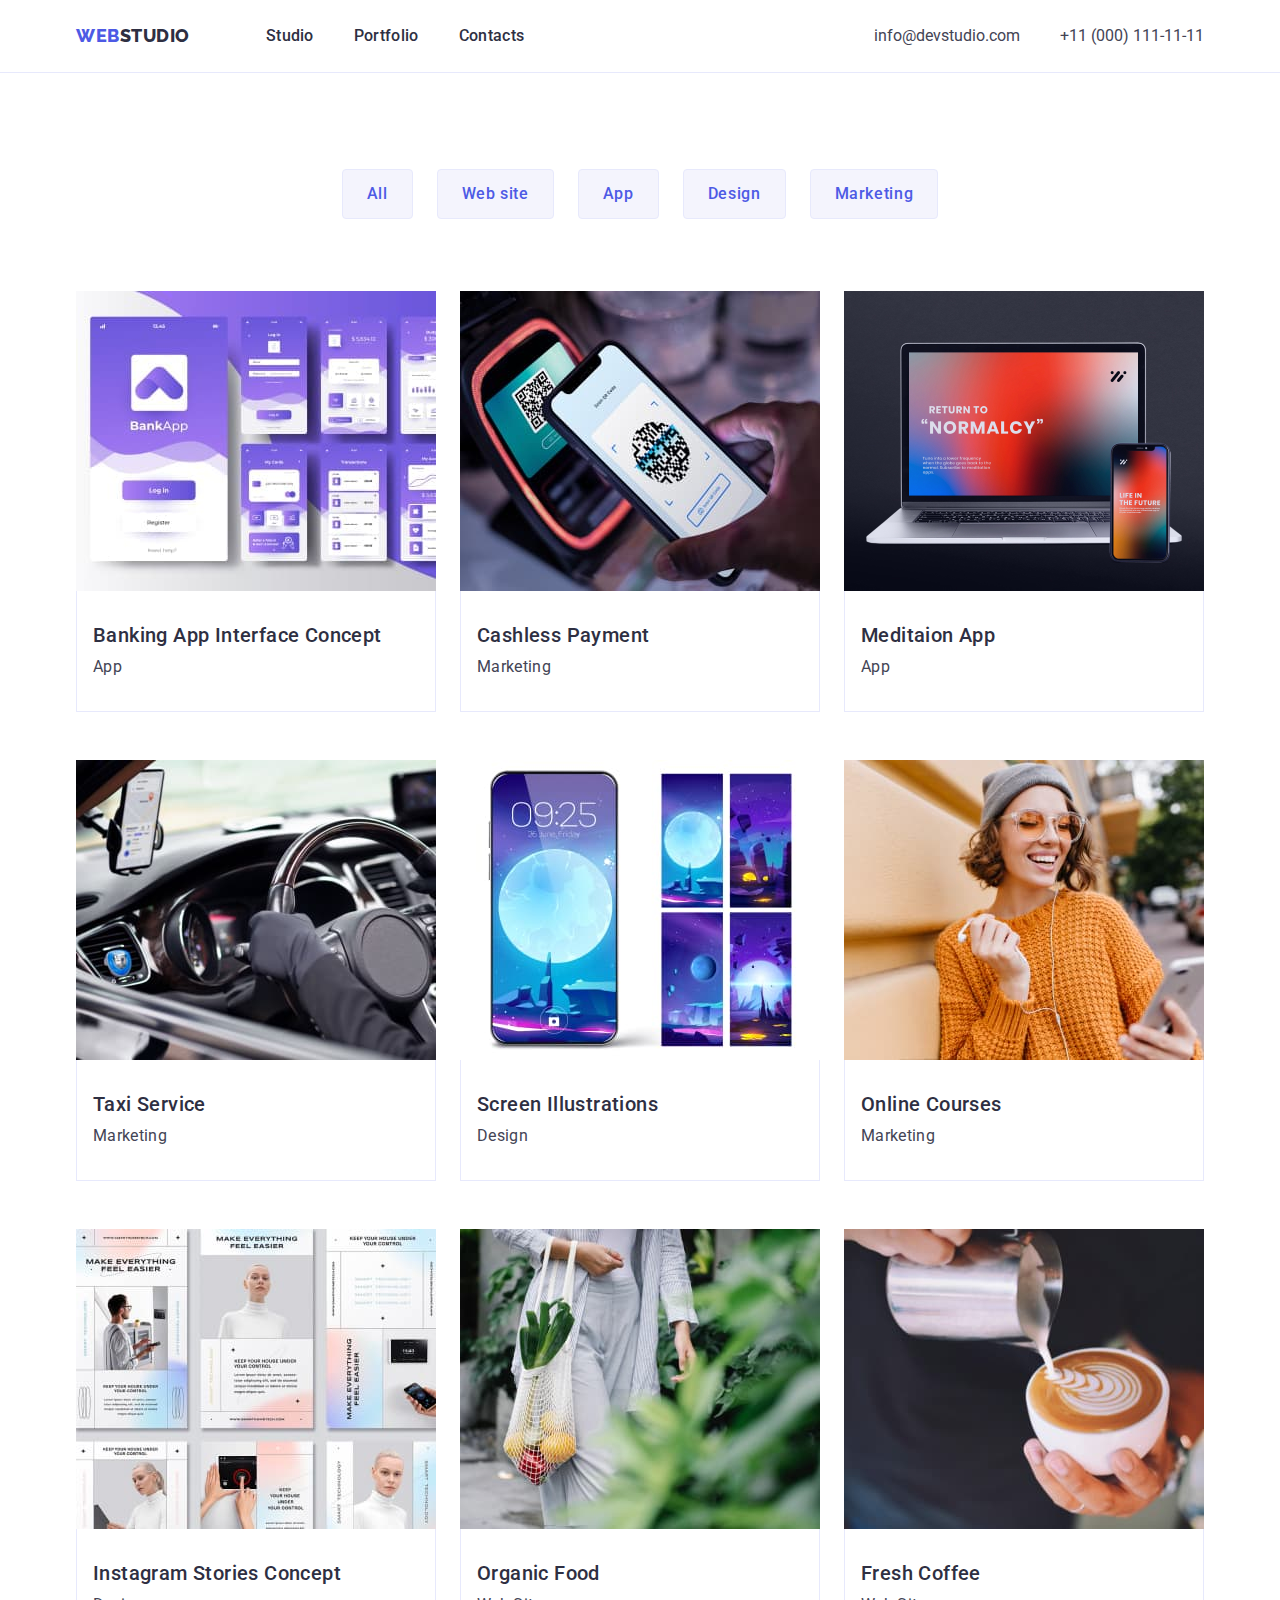
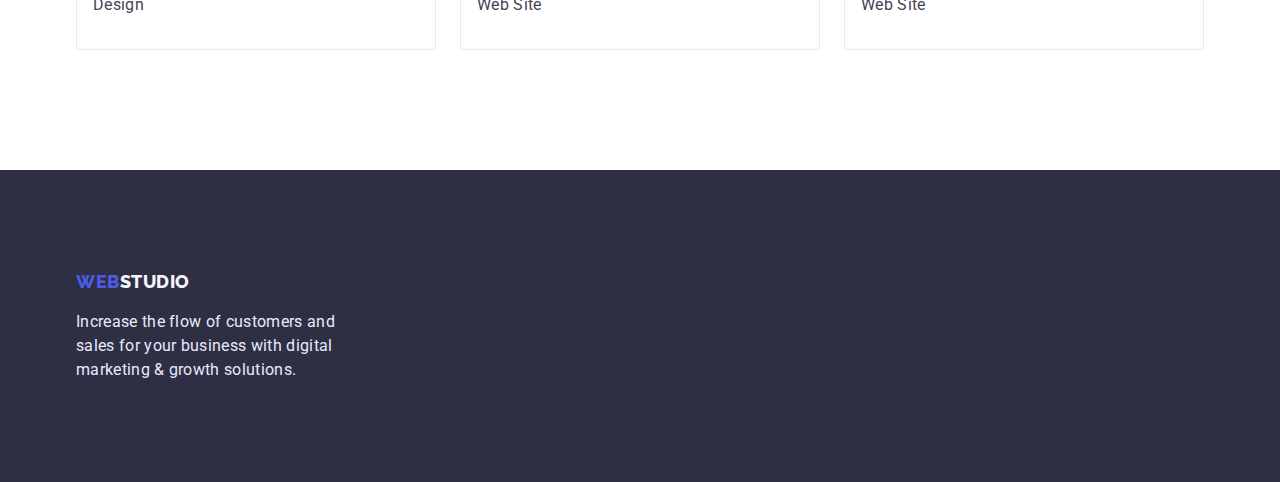
==== portfolio.html @ 215b1f39 "prev-work-files-added" ====
<!DOCTYPE html>
<html lang="en">
  <head>
    <meta charset="UTF-8" />
    <meta http-equiv="X-UA-Compatible" content="IE=edge" />
    <meta name="viewport" content="width=device-width, initial-scale=1.0" />
    <title>Portfolio</title>
    <link
    rel="stylesheet"
    href="https://cdnjs.cloudflare.com/ajax/libs/modern-normalize/1.0.0/modern-normalize.min.css"
  />
    <link rel="stylesheet" href="./css/styles.css" />
    <link rel="preconnect" href="https://fonts.googleapis.com" />
    <link rel="preconnect" href="https://fonts.gstatic.com" crossorigin />
    <link
      href="https://fonts.googleapis.com/css2?family=Raleway:wght@700&family=Roboto:wght@400;500;700;900&display=swap"
      rel="stylesheet"
    />
  </head>
  <body>
    <header class="portfolio-header">
      <div class="container">
      <div class="main-flex-container">  
      <nav class="nav-flex-usage">
        <a href="/" class="logo"
          ><span class="first-part-logo">Web</span>Studio</a
        >
        <ul class="header-list nav-pages">
          <li>
            <a href="index.html" class="link">Studio</a>
          </li>
          <li>
            <a href="./portfolio.html" class="link">Portfolio</a>
          </li>
          <li><a href="" class="link">Contacts</a></li>
        </ul>
      </nav>
      <address class="adress">
        <ul class="header-list adress-flex-usage">
          <li>
            <a href="mailto:info@devstudio.com" class="link-contacts"
              >info@devstudio.com</a
            >
          </li>
          <li>
            <a href="tel:+110001111111" class="link-contacts"
              >+11 (000) 111-11-11</a
            >
          </li>
        </ul>
      </address>
      </div></div>
    </header>
    <main>
      <section class="portfolio-section">
                <div class="container">
        <h1 class="visually-hidden">filter buttons</h1>
        <ul class="list-btn">
          <li>
            <button type="button" class="portfolio-btn">All</button>
          </li>
          <li>
            <button type="button" class="portfolio-btn">Web site</button>
          </li>
          <li>
            <button type="button" class="portfolio-btn">App</button>
          </li>
          <li>
            <button type="button" class="portfolio-btn">Design</button>
          </li>
          <li>
            <button type="button" class="portfolio-btn">Marketing</button>
          </li>
        </ul>
        <ul class="using-area">
          <li class="using-area-card">
            <img src=./images/portfolioimages/bankinginterface.jpg alt="Banking
            App Interface Concept picture" />
            <div class="using-area-card-text"><h2 class="third-priourity-title">Banking App Interface Concept</h2>
            <p class="feature-text-portfolio-card">App</p>
            </div>
          </li>

          <li class="using-area-card">
            <img src=./images/portfolioimages/cashlesspayment.jpg alt="Banking
            App Interface Concept picture"/>
            <div class="using-area-card-text"><h2 class="third-priourity-title">Cashless Payment</h2>
            <p class="feature-text-portfolio-card">Marketing</p>
          </div>
          </li>

          <li class="using-area-card">
            <img src=./images/portfolioimages/meditationapp.jpg alt="Banking App
            Interface Concept picture"/>
            <div class="using-area-card-text"><h2 class="third-priourity-title">Meditaion App</h2>
            <p class="feature-text-portfolio-card">App</p>
            </div>
          </li>

          <li class="using-area-card">
            <img src=./images/portfolioimages/taxiservice.jpg alt="Banking App
            Interface Concept picture"/>
            <div class="using-area-card-text"><h2 class="third-priourity-title">Taxi Service</h2>
            <p class="feature-text-portfolio-card">Marketing</p>
            </div>
          </li>

          <li class="using-area-card">
            <img src=./images/portfolioimages/screenillustration.jpg
            alt="Banking App Interface Concept picture"/>
            <div class="using-area-card-text"><h2 class="third-priourity-title">Screen Illustrations</h2>
            <p class="feature-text-portfolio-card">Design</p>
            </div>
          </li>

          <li class="using-area-card">
            <img src=./images/portfolioimages/onlinecourses.jpg alt="Banking App
            Interface Concept picture"/>
            <div class="using-area-card-text"><h2 class="third-priourity-title">Online Courses</h2>
            <p class="feature-text-portfolio-card">Marketing</p>
            </div>
          </li>

          <li class="using-area-card">
            <img src=./images/portfolioimages/instastories.jpg alt="Banking App
            Interface Concept picture"/>
            <div class="using-area-card-text"><h2 class="third-priourity-title">Instagram Stories Concept</h2>
            <p class="feature-text-portfolio-card">Design</p>
            </div>
          </li>

          <li class="using-area-card">
            <img src=./images/portfolioimages/organicfood.jpg alt="Banking App
            Interface Concept picture"/>
            <div class="using-area-card-text"><h2 class="third-priourity-title">Organic Food</h2>
            <p class="feature-text-portfolio-card">Web Site</p>
            </div>
          </li>
          <li class="using-area-card">
            <img src=./images/portfolioimages/freshcoffee.jpg alt="Banking App
            Interface Concept picture"/>
            <div class="using-area-card-text"><h2 class="third-priourity-title">Fresh Coffee</h2>
            <p class="feature-text-portfolio-card">Web Site</p>
            </div>
          </li>
        </ul>
      </div>
      </div>
            </section>
      <footer class="footer">
      <div class="container">
      <a href="/" class="footer-logo"
        ><span class="first-part-logo">Web</span
        ><span class="second-part-logo">Studio</span></a
      >
      <p class="footer-text">
        Increase the flow of customers and sales for your business with digital
        marketing & growth solutions.
      </p>
              </footer>
    </main>
  </body>
</html>
---- css/styles.css ----
/* CSS-variable */
:root {
  --main-text-color: #2e2f42;
  --main-background-color: #ffffff;
  --hero-section-color: #ffffff;
  --main-font-family: Roboto, sans-serif;
  --focus-color: #4d5ae5;
  --hover-color: #4d5ae5;
  --footer-background-color: #2e2f42;
  --footer-text-color: #e7e9fc;
  --btn-text-color: #ffffff;
  --btn-background-color: #4d5ae5;
  --btn-hover-background-color: #404bbf;
  --contacts-color: #434455;
  --link-color: #2e2f42;
  --logo-first-part-color: #4d5ae5;
  --logo-second-part-color: #f4f4fd;
  --team-section-bckgnd-color: #f4f4fd;
  --feature-text: #434455;
  --portfolio-btn-background-color: #f4f4fd;
  --portfolio-btn-text-color: #4d5ae5;
  --portfolio-btn-border-color: #e7e9fc;
  --hover-portfolio-btn-background-color: #404bbf;
  --focus-portfolio-btn-background-color: #404bbf;
  --hover-portfolio-btn-text-color: #ffffff;
  --focus-portfolio-btn-text-color: #ffffff;
  --card-border-color: #e7e9fc;
  --header-border-bottom: #e7e9fc;
  --t-member-card-background-color: #ffffff;
}

/* body main characters */
body {
  color: var(--main-text-color);
  background-color: var(--main-background-color);
  font-family: var(--main-font-family);
}

/* header */
.header {
  line-height: 1.5;
}

.header-list {
  list-style-type: none;
  padding-top: 24px;
  padding-bottom: 24px;
}
.logo {
  font-family: "Raleway", sans-serif;
  font-weight: 800;
  font-size: 18px;
  line-height: 1.33;
  color: var(--main-text-color);
  text-transform: uppercase;
  letter-spacing: 0.03em;
  text-decoration: none;
  padding-top: 24px;
  padding-bottom: 24px;
  margin-right: 76px;
}
.first-part-logo {
  color: var(--logo-first-part-color);
}
.tel {
  text-transform: uppercase;
}
.link {
  text-decoration: none;
  color: var(--link-color);
}
.link-contacts {
  text-decoration: none;
  color: var(--contacts-color);
}
.link:hover {
  color: var(--hover-color);
}
.link:focus {
  color: var(--focus-color);
}
.link-contacts:hover {
  color: var(--hover-color);
}

.link-contacts:focus {
  color: var(--focus-color);
}

.list {
  list-style-type: none;
}
.list-item-comp-features {
  flex-basis: calc((100% - 3 * 24px) / 4);
}
.list-item {
  flex-basis: calc((100% - 2 * 24px) / 3);
}
.list-worker {
  text-align: center;
}
.adress {
  font-style: normal;
  margin-left: auto;
}
.nav-flex-usage {
  display: flex;
  background-color: var(--main-background-color);
  font-size: 16px;
  font-weight: 500;
  line-height: 1.5;

  letter-spacing: 0.02em;
}
.nav-pages {
  display: flex;
  gap: 40px;
}
.main-flex-container {
  display: flex;
}
.adress-flex-usage {
  display: flex;
  gap: 40px;
}
/* hero section */
.visually-hidden {
  position: absolute;
  white-space: nowrap;
  width: 1px;
  height: 1px;
  overflow: hidden;
  border: 0;
  padding: 0;
  clip: rect(0 0 0 0);
  clip-path: inset(50%);
  margin: -1px;
}
.hero {
  color: var(--hero-section-color);
  background-color: var(--footer-background-color);

  padding-top: 188px;
  padding-bottom: 188px;
  text-align: center;
}
.hero-title {
  max-width: 494px;
  margin: 0 auto;
  margin-bottom: 48px;
  font-size: 56px;
  line-height: 1.07;
}

.button {
  border: none;
  padding: 16px 32px;

  background: var(--btn-background-color);
  color: var(--btn-text-color);

  font-family: "Roboto", sans-serif;
  font-weight: 500;
  font-size: 16px;
  line-height: 1.5;
  letter-spacing: 0.04em;
  cursor: pointer;
}
.button:hover {
  background-color: var(--btn-hover-background-color);
}
.button:focus {
  background-color: var(--btn-hover-background-color);
}
/* second section */
.second-priourity-title {
  font-weight: 700;
  font-size: 36px;
  line-height: 1.11;
  text-align: center;
  letter-spacing: 0.02em;
  text-transform: capitalize;
  margin-bottom: 72px;
}
.third-priourity-title {
  font-weight: 500;
  font-size: 20px;
  line-height: 1.2;
  letter-spacing: 0.02em;
}
.team-section-background-color {
  background-color: var(--team-section-bckgnd-color);
}
.feature-text {
  color: var(--feature-text);
  font-size: 16px;
  line-height: 1.5;
  letter-spacing: 0.02em;
  margin-top: 16px;
}
/* footer */
.footer {
  background-color: var(--footer-background-color);
  color: var(--footer-text-color);
  padding-top: 100px;
  padding-bottom: 100px;
}
.footer-logo {
  font-family: "Raleway", sans-serif;
  font-weight: 800;
  font-size: 18px;
  line-height: 1.33;
  color: var(--main-text-color);
  text-transform: uppercase;
  letter-spacing: 0.03em;
  text-decoration: none;

  margin-right: 76px;
}
.footer-text {
  margin-top: 16px;
  width: 264px;
  line-height: 1.5;
  letter-spacing: 0.02em;
}

.second-part-logo {
  color: var(--logo-second-part-color);
}
.pb-section {
  padding-bottom: 120px;
}

/* -----------------------page-portfolio--------------------- */
.portfolio-header {
  border-bottom: 1px solid VAR(--header-border-bottom);
  line-height: 1.5;
}
.portfolio-section {
  padding-bottom: 120px;
  padding-top: 96px;
}
.portfolio-btn {
  background: var(--portfolio-btn-background-color);
  color: var(--portfolio-btn-text-color);

  font-family: "Roboto", sans-serif;
  font-weight: 500;
  font-size: 16px;
  line-height: 1.5;
  letter-spacing: 0.04em;
  cursor: pointer;
  align-items: center;
  padding: 12px 24px;
  border: 1px solid var(--portfolio-btn-border-color);
  border-radius: 4px;
}
.portfolio-btn:hover {
  background: var(--hover-portfolio-btn-background-color);
  color: var(--hover-portfolio-btn-text-color);
  box-shadow: 0px 2px 2px 0px #0000001f;

  box-shadow: 0px 2px 1px 0px #00000014;

  box-shadow: 0px 3px 1px 0px #0000001a;
}
.portfolio-btn:focus {
  background: var(--focus-portfolio-btn-background-color);
  color: var(--focus-portfolio-btn-text-color);
}

/* geometry, placing on the list */
h1,
h2,
h3,
h4,
p,
ul {
  margin: 0;
}
ul {
  padding-left: 0;
}
.container {
  margin-left: auto;
  margin-right: auto;
  padding: 0 15px;
  width: 1158px;
}
.section {
  padding-top: 120px;
  padding-bottom: 120px;
}
.stdrt-flex-usage {
  display: flex;
  gap: 24px;
}
.feature-item {
}
.feature-flex {
  display: flex;
  gap: 24px;
}

.t-member-card {
  background: var(--t-member-card-background-color);
  box-shadow: 0px 1px 6px rgba(46, 47, 66, 0.08),
    0px 1px 1px rgba(46, 47, 66, 0.16), 0px 2px 1px rgba(46, 47, 66, 0.08);
  border-radius: 0px 0px 4px 4px;
  border: 1px solid var(--card-border-color);
  flex-basis: calc((100% - 24px * 3) / 4);
}
img {
  display: block;
  max-width: 100%;
  height: auto;
}
.worker-title-text {
  padding-top: 32px;
  padding-bottom: 32px;
}
.worker-title {
  font-weight: 500;
  font-size: 20px;
  line-height: 1.2;
  letter-spacing: 0.02em;
}

.worker-feature-text {
  margin-top: 8px;
}

/* main index section placing */

/* portfolio placing */
.list-btn {
  list-style-type: none;
  display: flex;
  gap: 24px;
  justify-content: center;
  align-items: center;
  margin-bottom: 72px;
}
.using-area {
  list-style-type: none;
  display: flex;
  flex-wrap: wrap;
  column-gap: 24px;
  row-gap: 48px;
}

.using-area-card-text {
  border-left: 1px solid var(--card-border-color);
  border-right: 1px solid var(--card-border-color);
  border-bottom: 1px solid var(--card-border-color);
  padding-left: 16px;
  padding-top: 32px;
  padding-bottom: 32px;
}
.using-area-card {
  flex-basis: calc((100% - 2 * 24px) / 3);
}
.feature-text-portfolio-card {
  color: var(--feature-text);
  font-size: 16px;
  line-height: 1.5;
  letter-spacing: 0.02em;
  margin-top: 8px;
}
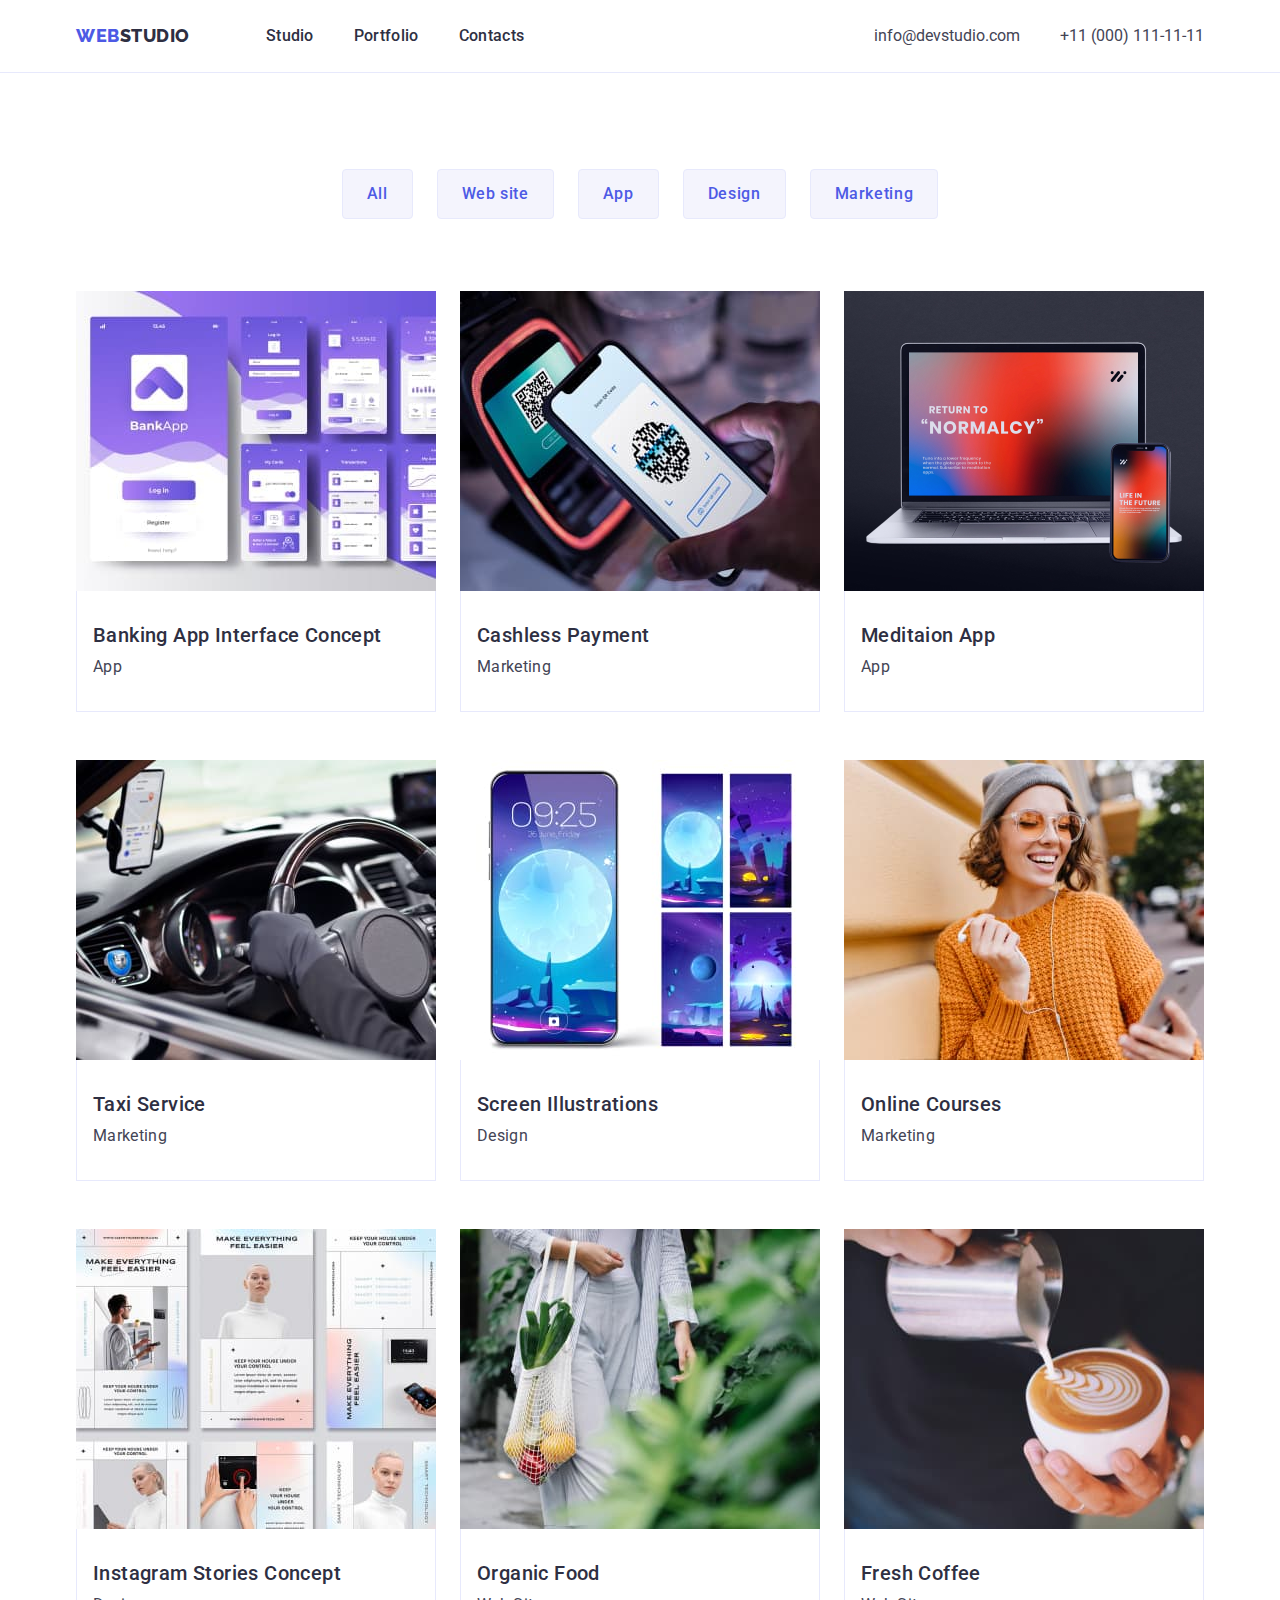
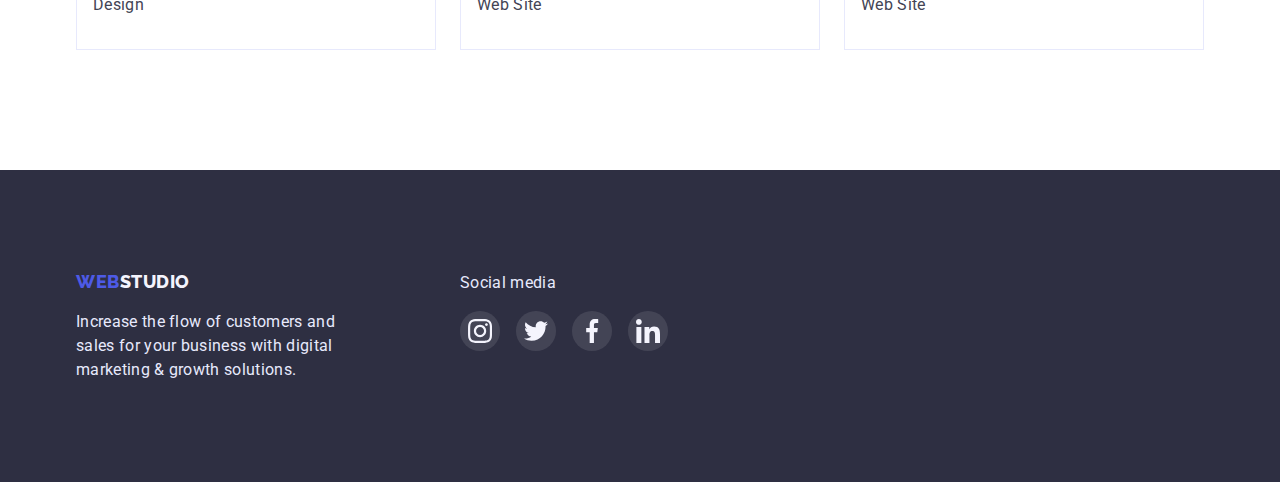
==== commit 72e7ad31: "main-elements-added" ====
--- a/portfolio.html
+++ b/portfolio.html
@@ -73,91 +73,139 @@
           </li>
         </ul>
         <ul class="using-area">
-          <li class="using-area-card">
-            <img src=./images/portfolioimages/bankinginterface.jpg alt="Banking
+          <li>
+            <div class="using-area-card"><a href="/" class="link-card"><img src=./images/portfolioimages/bankinginterface.jpg alt="Banking
             App Interface Concept picture" />
             <div class="using-area-card-text"><h2 class="third-priourity-title">Banking App Interface Concept</h2>
             <p class="feature-text-portfolio-card">App</p>
             </div>
-          </li>
-
-          <li class="using-area-card">
-            <img src=./images/portfolioimages/cashlesspayment.jpg alt="Banking
+            </a></div>
+          </li>
+
+          <li>
+            <div class="using-area-card"><a href="/" class="link-card"><img src=./images/portfolioimages/cashlesspayment.jpg alt="Banking
             App Interface Concept picture"/>
             <div class="using-area-card-text"><h2 class="third-priourity-title">Cashless Payment</h2>
             <p class="feature-text-portfolio-card">Marketing</p>
           </div>
-          </li>
-
-          <li class="using-area-card">
-            <img src=./images/portfolioimages/meditationapp.jpg alt="Banking App
+                  </a>
+          </div>
+          </li>
+
+          <li>
+            <div class="using-area-card"><a href="/" class="link-card"><img src=./images/portfolioimages/meditationapp.jpg alt="Banking App
             Interface Concept picture"/>
             <div class="using-area-card-text"><h2 class="third-priourity-title">Meditaion App</h2>
             <p class="feature-text-portfolio-card">App</p>
             </div>
-          </li>
-
-          <li class="using-area-card">
-            <img src=./images/portfolioimages/taxiservice.jpg alt="Banking App
+          
+            </a>
+            </div>
+          </li>
+
+          <li>
+            <div class="using-area-card"><a href="/" class="link-card"><img src=./images/portfolioimages/taxiservice.jpg alt="Banking App
             Interface Concept picture"/>
             <div class="using-area-card-text"><h2 class="third-priourity-title">Taxi Service</h2>
             <p class="feature-text-portfolio-card">Marketing</p>
             </div>
-          </li>
-
-          <li class="using-area-card">
-            <img src=./images/portfolioimages/screenillustration.jpg
+            </a>
+            </div>
+          </li>
+
+          <li>
+           <div class="using-area-card"><a href="/" class="link-card"><img src=./images/portfolioimages/screenillustration.jpg
             alt="Banking App Interface Concept picture"/>
             <div class="using-area-card-text"><h2 class="third-priourity-title">Screen Illustrations</h2>
             <p class="feature-text-portfolio-card">Design</p>
             </div>
-          </li>
-
-          <li class="using-area-card">
-            <img src=./images/portfolioimages/onlinecourses.jpg alt="Banking App
+            </a>
+           </div>
+          </li>
+
+          <li>
+            <div class="using-area-card"><a href="/" class="link-card"><img src=./images/portfolioimages/onlinecourses.jpg alt="Banking App
             Interface Concept picture"/>
             <div class="using-area-card-text"><h2 class="third-priourity-title">Online Courses</h2>
             <p class="feature-text-portfolio-card">Marketing</p>
             </div>
-          </li>
-
-          <li class="using-area-card">
-            <img src=./images/portfolioimages/instastories.jpg alt="Banking App
+            </a>
+            </div>
+          </li>
+
+          <li>
+            <div class="using-area-card"><a href="/" class="link-card"><img src=./images/portfolioimages/instastories.jpg alt="Banking App
             Interface Concept picture"/>
             <div class="using-area-card-text"><h2 class="third-priourity-title">Instagram Stories Concept</h2>
             <p class="feature-text-portfolio-card">Design</p>
             </div>
-          </li>
-
-          <li class="using-area-card">
-            <img src=./images/portfolioimages/organicfood.jpg alt="Banking App
+            </a>
+            </div>
+          </li>
+
+          <li>
+            <div class="using-area-card"><a href="/" class="link-card"><img src=./images/portfolioimages/organicfood.jpg alt="Banking App
             Interface Concept picture"/>
             <div class="using-area-card-text"><h2 class="third-priourity-title">Organic Food</h2>
             <p class="feature-text-portfolio-card">Web Site</p>
             </div>
-          </li>
-          <li class="using-area-card">
-            <img src=./images/portfolioimages/freshcoffee.jpg alt="Banking App
+            </a>
+            </div>
+          </li>
+
+          <li>
+            <div class="using-area-card"><a href="/" class="link-card"><img src=./images/portfolioimages/freshcoffee.jpg alt="Banking App
             Interface Concept picture"/>
             <div class="using-area-card-text"><h2 class="third-priourity-title">Fresh Coffee</h2>
             <p class="feature-text-portfolio-card">Web Site</p>
             </div>
+            </a>
+            </div>
           </li>
         </ul>
       </div>
       </div>
             </section>
-      <footer class="footer">
+<footer class="footer">
       <div class="container">
-      <a href="/" class="footer-logo"
+      <div class="footer-wrap">
+      <div><a href="/" class="footer-logo"
         ><span class="first-part-logo">Web</span
         ><span class="second-part-logo">Studio</span></a
       >
-      <p class="footer-text">
+      <p class="footer-text first-part-footer-text">
         Increase the flow of customers and sales for your business with digital
         marketing & growth solutions.
       </p>
-              </footer>
+      </div>
+      <div><p class="footer-text">Social media</p>
+        <ul class="list footer-social-links">
+            <li class="footer-social-links-item">
+              <a class="footer-social-link" href="/">
+                <svg class="footer-social-list-icon"><use href="./images/icons/sprite.svg#instagram"></use></svg>
+              </a>
+              </li>
+            
+              <li class="footer-social-links-item">
+              <a class="footer-social-link" href="/">
+                <svg class="footer-social-list-icon"><use href="./images/icons/sprite.svg#twitter"></use></svg>
+              </a>
+              </li>
+            <li class="footer-social-links-item">
+              <a class="footer-social-link" href="/">
+                <svg class="footer-social-list-icon"><use href="./images/icons/sprite.svg#facebook"></use></svg>
+              </a>
+              </li>
+            <li class="footer-social-links-item">
+              <a class="footer-social-link" href="/">
+                <svg class="footer-social-list-icon"><use href="./images/icons/sprite.svg#linkedin"></use></svg>
+              </a>
+              </li>
+          </ul>  
+      </div>
+    </div>
+      </div>
+        </footer>
     </main>
   </body>
 </html>
--- a/css/styles.css
+++ b/css/styles.css
@@ -27,6 +27,8 @@
   --card-border-color: #e7e9fc;
   --header-border-bottom: #e7e9fc;
   --t-member-card-background-color: #ffffff;
+  --bg-gradient: linear-gradient(rgba(46, 47, 66, 0.7), rgba(46, 47, 66, 0.7));
+  --bg-comp-features-color: #f4f4fd;
 }
 
 /* body main characters */
@@ -93,6 +95,21 @@
 .list-item-comp-features {
   flex-basis: calc((100% - 3 * 24px) / 4);
 }
+.bg-comp-features {
+  height: 112px;
+  width: 264px;
+  background-color: var(--bg-comp-features-color);
+  border-radius: 4px;
+  display: flex;
+  justify-content: center;
+  align-items: center;
+  margin-bottom: 8px;
+}
+.comp-features-icon {
+  width: 60px;
+  height: 64px;
+}
+
 .list-item {
   flex-basis: calc((100% - 2 * 24px) / 3);
 }
@@ -139,10 +156,14 @@
 .hero {
   color: var(--hero-section-color);
   background-color: var(--footer-background-color);
+  background-image: var(--bg-gradient), url(../images/bg.jpg);
 
   padding-top: 188px;
   padding-bottom: 188px;
   text-align: center;
+  background-size: 1440px, cover;
+  background-position: top right, center;
+  background-repeat: repeat-x, no-repeat;
 }
 .hero-title {
   max-width: 494px;
@@ -197,6 +218,58 @@
   line-height: 1.5;
   letter-spacing: 0.02em;
   margin-top: 16px;
+}
+.social-links {
+  display: flex;
+  gap: 24px;
+  justify-content: center;
+  margin-top: 8px;
+}
+.social-links-item {
+  background: #4d5ae5;
+  border-radius: 50%;
+  width: 40px;
+  height: 40px;
+}
+.social-links-item:is(:hover, :focus) {
+  background-color: #404bbf;
+}
+.social-link {
+  text-decoration: none;
+  width: 100%;
+  height: 100%;
+  display: flex;
+  align-items: center;
+  justify-content: center;
+}
+.social-list-icon {
+  width: 16px;
+  height: 16px;
+  color: #ffffff;
+}
+.client-list {
+  display: flex;
+  justify-content: center;
+  gap: 24px;
+}
+.client-item {
+  height: 88px;
+  width: 168px;
+  border: 1px solid #8e8f99;
+  border-radius: 4px;
+}
+.client-link {
+  text-decoration: none;
+  width: 100%;
+  height: 100%;
+  display: flex;
+  align-items: center;
+  justify-content: center;
+}
+.client-logo {
+  width: 104px;
+  height: 56px;
+  color: #8e8f99;
 }
 /* footer */
 .footer {
@@ -218,12 +291,47 @@
   margin-right: 76px;
 }
 .footer-text {
+  line-height: 1.5;
+  letter-spacing: 0.02em;
+}
+.first-part-footer-text {
   margin-top: 16px;
   width: 264px;
-  line-height: 1.5;
-  letter-spacing: 0.02em;
-}
-
+}
+.footer-social-links {
+  display: flex;
+  gap: 16px;
+  justify-content: center;
+  margin-top: 16px;
+}
+.footer-social-links-item {
+  background: linear-gradient(
+    rgba(255, 255, 255, 0.1),
+    rgba(255, 255, 255, 0.1)
+  );
+  border-radius: 50%;
+  width: 40px;
+  height: 40px;
+}
+
+.footer-social-link {
+  text-decoration: none;
+  width: 100%;
+  height: 100%;
+  display: flex;
+  align-items: center;
+  justify-content: center;
+}
+.footer-social-list-icon {
+  width: 24px;
+  height: 24px;
+  color: #f4f4fd;
+}
+.footer-wrap {
+  display: flex;
+  gap: 120px;
+  align-items: baseline;
+}
 .second-part-logo {
   color: var(--logo-second-part-color);
 }
@@ -367,3 +475,10 @@
   letter-spacing: 0.02em;
   margin-top: 8px;
 }
+.using-area-card:is(:hover, :focus) {
+  box-shadow: 0px 1px 6px rgba(46, 47, 66, 0.08);
+}
+.link-card {
+  text-decoration: none;
+  color: inherit;
+}
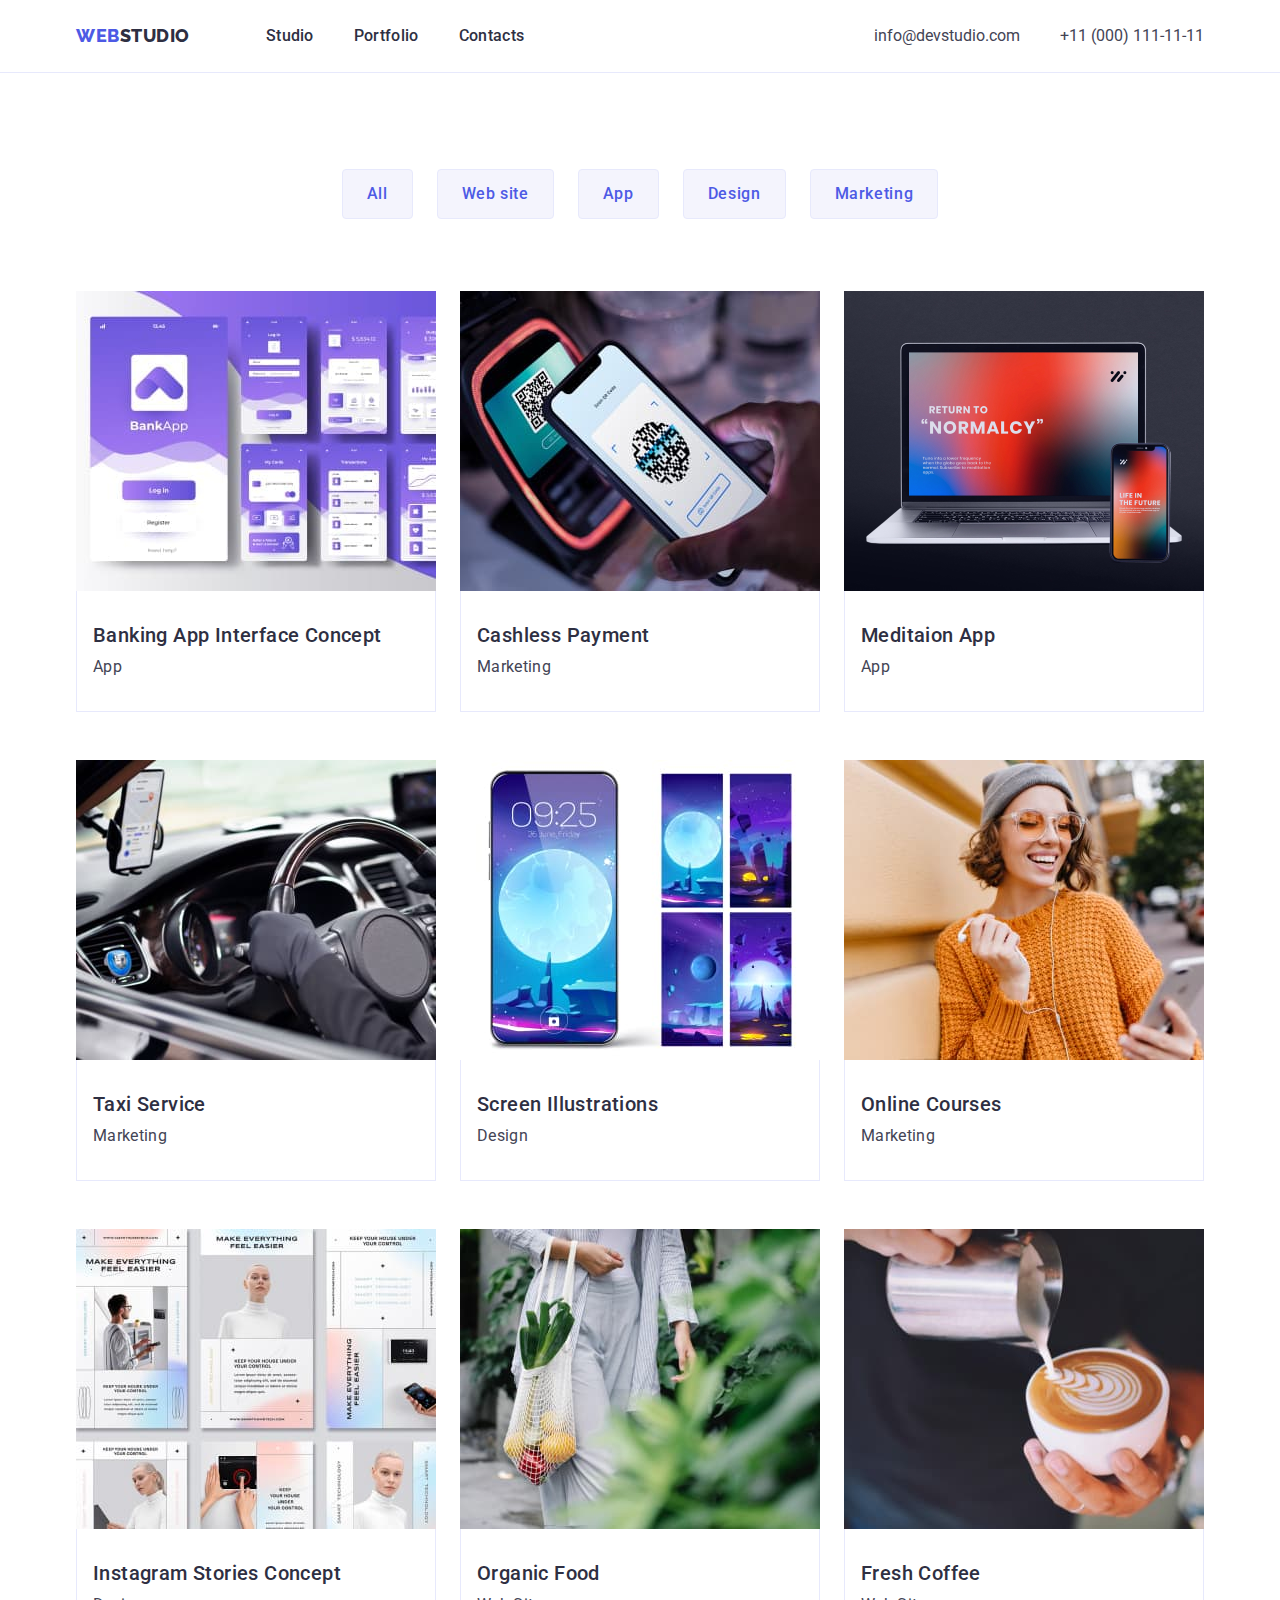
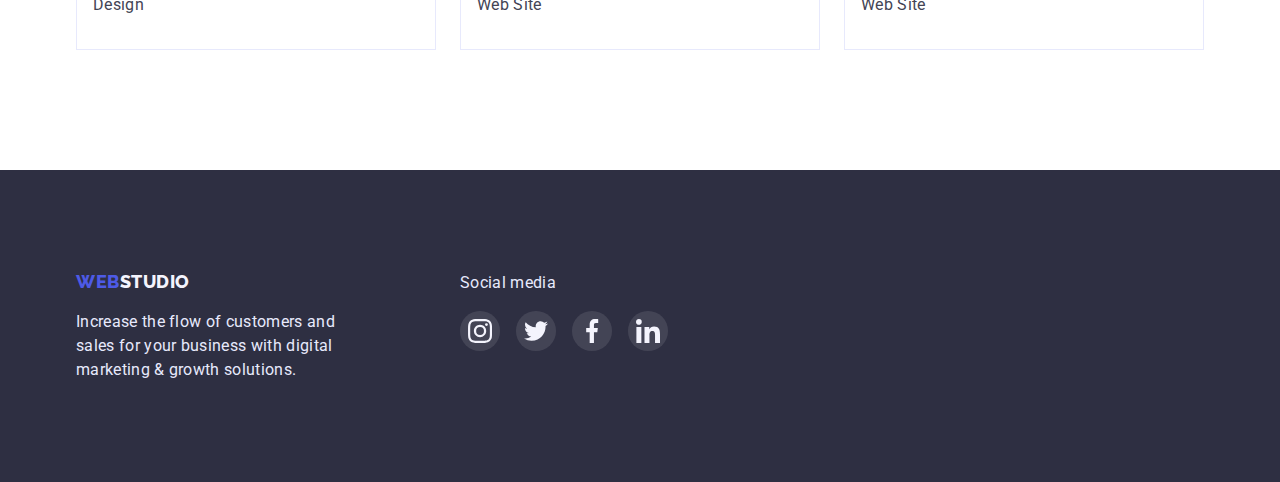
==== commit 6c0e25d5: "fixed-1" ====
--- a/portfolio.html
+++ b/portfolio.html
@@ -73,94 +73,85 @@
           </li>
         </ul>
         <ul class="using-area">
-          <li>
-            <div class="using-area-card"><a href="/" class="link-card"><img src=./images/portfolioimages/bankinginterface.jpg alt="Banking
+          <li class="using-area-card">
+            <a href="/" class="link-card"><img src=./images/portfolioimages/bankinginterface.jpg alt="Banking
             App Interface Concept picture" />
             <div class="using-area-card-text"><h2 class="third-priourity-title">Banking App Interface Concept</h2>
             <p class="feature-text-portfolio-card">App</p>
             </div>
-            </a></div>
-          </li>
-
-          <li>
-            <div class="using-area-card"><a href="/" class="link-card"><img src=./images/portfolioimages/cashlesspayment.jpg alt="Banking
+            </a>
+          </li>
+
+          <li class="using-area-card">
+            <a class="link-card" href="/"><img src=./images/portfolioimages/cashlesspayment.jpg alt="Banking
             App Interface Concept picture"/>
             <div class="using-area-card-text"><h2 class="third-priourity-title">Cashless Payment</h2>
             <p class="feature-text-portfolio-card">Marketing</p>
-          </div>
-                  </a>
-          </div>
-          </li>
-
-          <li>
-            <div class="using-area-card"><a href="/" class="link-card"><img src=./images/portfolioimages/meditationapp.jpg alt="Banking App
+            </div>
+            </a>
+          </li>
+
+          <li class="using-area-card">
+            <a href="/" class="link-card"><img src=./images/portfolioimages/meditationapp.jpg alt="Banking App
             Interface Concept picture"/>
             <div class="using-area-card-text"><h2 class="third-priourity-title">Meditaion App</h2>
             <p class="feature-text-portfolio-card">App</p>
-            </div>
-          
+            </div>          
             </a>
-            </div>
-          </li>
-
-          <li>
-            <div class="using-area-card"><a href="/" class="link-card"><img src=./images/portfolioimages/taxiservice.jpg alt="Banking App
+          </li>
+
+          <li class="using-area-card">
+            <a href="/" class="link-card"><img src=./images/portfolioimages/taxiservice.jpg alt="Banking App
             Interface Concept picture"/>
             <div class="using-area-card-text"><h2 class="third-priourity-title">Taxi Service</h2>
             <p class="feature-text-portfolio-card">Marketing</p>
             </div>
-            </a>
-            </div>
-          </li>
-
-          <li>
-           <div class="using-area-card"><a href="/" class="link-card"><img src=./images/portfolioimages/screenillustration.jpg
+            </a>            
+          </li>
+
+          <li class="using-area-card">
+           <a href="/" class="link-card"><img src=./images/portfolioimages/screenillustration.jpg
             alt="Banking App Interface Concept picture"/>
             <div class="using-area-card-text"><h2 class="third-priourity-title">Screen Illustrations</h2>
             <p class="feature-text-portfolio-card">Design</p>
             </div>
-            </a>
-           </div>
-          </li>
-
-          <li>
-            <div class="using-area-card"><a href="/" class="link-card"><img src=./images/portfolioimages/onlinecourses.jpg alt="Banking App
+            </a>           
+          </li>
+
+          <li class="using-area-card">
+            <a href="/" class="link-card"><img src=./images/portfolioimages/onlinecourses.jpg alt="Banking App
             Interface Concept picture"/>
             <div class="using-area-card-text"><h2 class="third-priourity-title">Online Courses</h2>
             <p class="feature-text-portfolio-card">Marketing</p>
             </div>
-            </a>
-            </div>
-          </li>
-
-          <li>
-            <div class="using-area-card"><a href="/" class="link-card"><img src=./images/portfolioimages/instastories.jpg alt="Banking App
+            </a>           
+          </li>
+
+          <li class="using-area-card">
+            <a href="/" class="link-card"><img src=./images/portfolioimages/instastories.jpg alt="Banking App
             Interface Concept picture"/>
             <div class="using-area-card-text"><h2 class="third-priourity-title">Instagram Stories Concept</h2>
             <p class="feature-text-portfolio-card">Design</p>
             </div>
-            </a>
-            </div>
-          </li>
-
-          <li>
-            <div class="using-area-card"><a href="/" class="link-card"><img src=./images/portfolioimages/organicfood.jpg alt="Banking App
+            </a>           
+          </li>
+
+          <li class="using-area-card">
+            <a href="/" class="link-card"><img src=./images/portfolioimages/organicfood.jpg alt="Banking App
             Interface Concept picture"/>
             <div class="using-area-card-text"><h2 class="third-priourity-title">Organic Food</h2>
             <p class="feature-text-portfolio-card">Web Site</p>
             </div>
-            </a>
-            </div>
-          </li>
-
-          <li>
-            <div class="using-area-card"><a href="/" class="link-card"><img src=./images/portfolioimages/freshcoffee.jpg alt="Banking App
+            </a>            
+          </li>
+
+          <li class="using-area-card">
+            <a href="/" class="link-card"><img src=./images/portfolioimages/freshcoffee.jpg alt="Banking App
             Interface Concept picture"/>
             <div class="using-area-card-text"><h2 class="third-priourity-title">Fresh Coffee</h2>
             <p class="feature-text-portfolio-card">Web Site</p>
             </div>
-            </a>
-            </div>
+            </a>            
           </li>
         </ul>
       </div>
--- a/css/styles.css
+++ b/css/styles.css
@@ -29,6 +29,18 @@
   --t-member-card-background-color: #ffffff;
   --bg-gradient: linear-gradient(rgba(46, 47, 66, 0.7), rgba(46, 47, 66, 0.7));
   --bg-comp-features-color: #f4f4fd;
+  --social-link-item-bg-color: #4d5ae5;
+  --hover-social-link-item-bg-color: #404bbf;
+  --social-list-icon-color: #ffffff;
+  --client-item-border-volor: #8e8f99;
+  --client-logo-color: #8e8f99;
+  --footer-social-link-item-bg-color: linear-gradient(
+    rgba(255, 255, 255, 0.1),
+    rgba(255, 255, 255, 0.1)
+  );
+  --footer-social-list-icon-color: #f4f4fd;
+  --hover-social-list-background-color: #31D0AA;
+  --hover-client-logo: #404BBF;
 }
 
 /* body main characters */
@@ -106,7 +118,7 @@
   margin-bottom: 8px;
 }
 .comp-features-icon {
-  width: 60px;
+  width: 64px;
   height: 64px;
 }
 
@@ -154,16 +166,15 @@
   margin: -1px;
 }
 .hero {
+  max-width: 1440px;
   color: var(--hero-section-color);
   background-color: var(--footer-background-color);
   background-image: var(--bg-gradient), url(../images/bg.jpg);
-
   padding-top: 188px;
   padding-bottom: 188px;
   text-align: center;
-  background-size: 1440px, cover;
-  background-position: top right, center;
-  background-repeat: repeat-x, no-repeat;
+  background-size: 1440px;
+  
 }
 .hero-title {
   max-width: 494px;
@@ -225,28 +236,31 @@
   justify-content: center;
   margin-top: 8px;
 }
-.social-links-item {
-  background: #4d5ae5;
-  border-radius: 50%;
+.social-links-item {  
   width: 40px;
   height: 40px;
 }
-.social-links-item:is(:hover, :focus) {
-  background-color: #404bbf;
+.social-link:is(:hover, :focus) {
+  background-color: var(--hover-social-link-item-bg-color);
+
 }
 .social-link {
+  background-color: var(--social-link-item-bg-color);
   text-decoration: none;
   width: 100%;
   height: 100%;
   display: flex;
   align-items: center;
   justify-content: center;
+  border-radius: 50%;
+
 }
 .social-list-icon {
   width: 16px;
   height: 16px;
-  color: #ffffff;
-}
+  fill: var(--social-list-icon-color);
+}
+
 .client-list {
   display: flex;
   justify-content: center;
@@ -255,8 +269,14 @@
 .client-item {
   height: 88px;
   width: 168px;
-  border: 1px solid #8e8f99;
+  border: 1px solid var(--client-item-border-volor);
   border-radius: 4px;
+}
+.client-link:is(:focus, :hover){
+  border: 1px solid var(--hover-client-logo);
+}
+.client-link:is(:focus, :hover) .client-logo{
+  fill: var(--hover-client-logo);
 }
 .client-link {
   text-decoration: none;
@@ -269,7 +289,7 @@
 .client-logo {
   width: 104px;
   height: 56px;
-  color: #8e8f99;
+  fill: var(--client-logo-color);
 }
 /* footer */
 .footer {
@@ -305,27 +325,29 @@
   margin-top: 16px;
 }
 .footer-social-links-item {
-  background: linear-gradient(
-    rgba(255, 255, 255, 0.1),
-    rgba(255, 255, 255, 0.1)
-  );
-  border-radius: 50%;
+  
   width: 40px;
   height: 40px;
 }
 
 .footer-social-link {
+  background: var(--footer-social-link-item-bg-color);
+  border-radius: 50%;
   text-decoration: none;
   width: 100%;
   height: 100%;
   display: flex;
   align-items: center;
   justify-content: center;
+}
+.footer-social-link:is(:hover, :focus){
+ background-color: var(--hover-social-list-background-color);
+
 }
 .footer-social-list-icon {
   width: 24px;
   height: 24px;
-  color: #f4f4fd;
+  fill: var(--footer-social-list-icon-color);
 }
 .footer-wrap {
   display: flex;
@@ -363,19 +385,15 @@
   border: 1px solid var(--portfolio-btn-border-color);
   border-radius: 4px;
 }
-.portfolio-btn:hover {
+.portfolio-btn:is(:hover, :focus){
   background: var(--hover-portfolio-btn-background-color);
   color: var(--hover-portfolio-btn-text-color);
-  box-shadow: 0px 2px 2px 0px #0000001f;
-
-  box-shadow: 0px 2px 1px 0px #00000014;
-
-  box-shadow: 0px 3px 1px 0px #0000001a;
-}
-.portfolio-btn:focus {
-  background: var(--focus-portfolio-btn-background-color);
-  color: var(--focus-portfolio-btn-text-color);
-}
+  border: 1px solid var(--hover-portfolio-btn-background-color);
+  box-shadow: 0px 3px 1px rgba(0, 0, 0, 0.1),
+              0px 2px 1px rgba(0, 0, 0, 0.08), 
+              0px 2px 2px rgba(0, 0, 0, 0.12);
+}
+
 
 /* geometry, placing on the list */
 h1,
@@ -475,10 +493,11 @@
   letter-spacing: 0.02em;
   margin-top: 8px;
 }
-.using-area-card:is(:hover, :focus) {
+.link-card:is(:hover, :focus) {
   box-shadow: 0px 1px 6px rgba(46, 47, 66, 0.08);
 }
 .link-card {
   text-decoration: none;
   color: inherit;
-}
+  display: block;
+}
